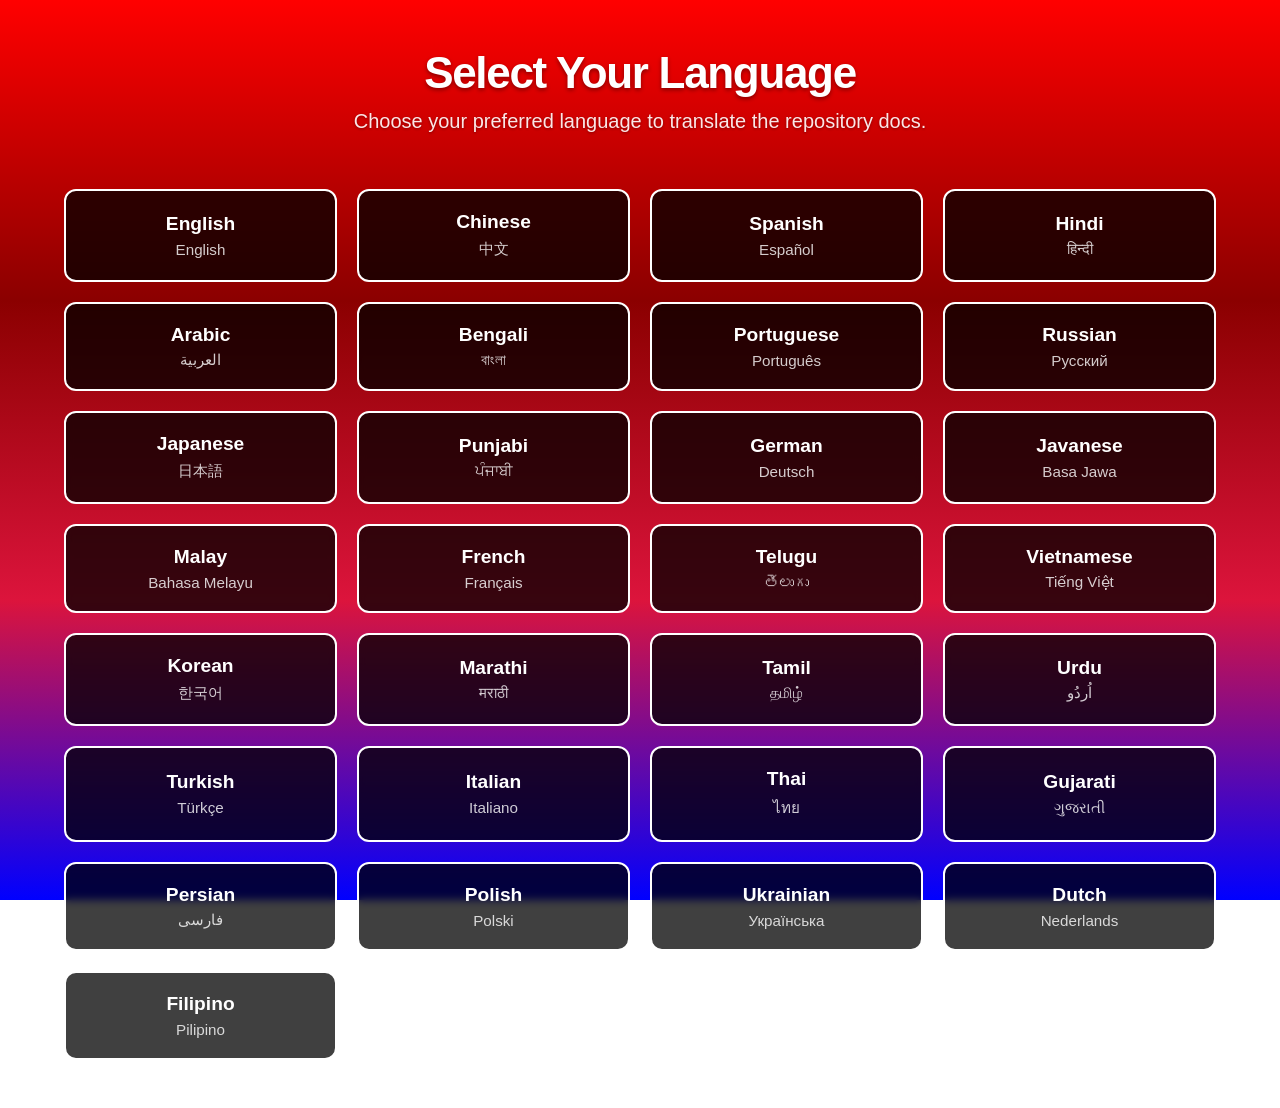
==== languages.html @ 15cc9fdc "Create languages.html" ====
<!DOCTYPE html>
<html lang="en">
<head>
    <meta charset="UTF-8">
    <meta name="viewport" content="width=device-width, initial-scale=1.0">
    <title>Select Your Language - Repository Translation</title>
    <style>
        :root {
            --text-light: #ffffff;
            --button-bg: rgba(0, 0, 0, 0.75);
            --button-border: #ffffff;
            --button-hover-bg: #ffffff;
            --button-hover-text: #000000;
            --focus-outline: #ff9900;
        }

        * {
            box-sizing: border-box;
            margin: 0;
            padding: 0;
        }

        body {
            margin: 0;
            padding: 0;
            min-height: 100vh;
            position: relative;
            z-index: -1;
            font-family: -apple-system, BlinkMacSystemFont, "Segoe UI", Roboto, Helvetica, Arial, sans-serif;
            color: var(--text-light);
        }

        body::before {
            content: '';
            position: fixed;
            top: 0;
            left: 0;
            width: 100%;
            height: 100%;
            background: linear-gradient(to bottom, red, darkred, crimson, blue);
            z-index: -2;
        }

        .container {
            max-width: 1200px;
            margin: 0 auto;
            padding: 3rem 1.5rem;
            position: relative;
            z-index: 1;
        }

        header {
            text-align: center;
            margin-bottom: 3.5rem;
        }

        h1 {
            font-size: 2.75rem;
            font-weight: 800;
            letter-spacing: -0.03em;
            margin-bottom: 0.75rem;
            text-shadow: 0 2px 4px rgba(0, 0, 0, 0.4);
        }

        .subtitle {
            font-size: 1.25rem;
            opacity: 0.9;
            text-shadow: 0 1px 3px rgba(0, 0, 0, 0.4);
        }

        .language-grid {
            display: grid;
            grid-template-columns: repeat(auto-fill, minmax(260px, 1fr));
            gap: 1.25rem;
        }

        .lang-button {
            display: flex;
            flex-direction: column;
            align-items: center;
            justify-content: center;
            padding: 1.25rem;
            background-color: var(--button-bg);
            border: 2px solid var(--button-border);
            border-radius: 12px;
            color: var(--text-light);
            font-size: 1.2rem;
            font-weight: 700;
            cursor: pointer;
            transition: all 0.2s cubic-bezier(0.4, 0, 0.2, 1);
            backdrop-filter: blur(4px);
        }

        .lang-button span {
            font-size: 0.95rem;
            font-weight: 400;
            opacity: 0.8;
            margin-top: 0.35rem;
        }

        .lang-button:hover {
            background-color: var(--button-hover-bg);
            color: var(--button-hover-text);
            transform: translateY(-2px);
            box-shadow: 0 6px 20px rgba(0, 0, 0, 0.3);
        }

        .lang-button:hover span {
            color: var(--button-hover-text);
            opacity: 0.9;
        }

        .lang-button:focus {
            outline: 4px solid var(--focus-outline);
            outline-offset: 4px;
        }

        .lang-button:active {
            transform: translateY(0);
        }

        @media (max-width: 600px) {
            h1 { font-size: 2.25rem; }
            .language-grid { grid-template-columns: 1fr; }
            .container { padding: 2rem 1rem; }
        }
    </style>
</head>
<body>

    <div class="container">
        <header>
            <h1>Select Your Language</h1>
            <p class="subtitle">Choose your preferred language to translate the repository docs.</p>
        </header>

        <main>
            <nav aria-label="Language selection navigation">
                <div class="language-grid" id="languageGrid"></div>
            </nav>
        </main>
    </div>

    <script>
        const languages = [
            { code: "en", name: "English", native: "English" },
            { code: "zh", name: "Chinese", native: "中文" },
            { code: "es", name: "Spanish", native: "Español" },
            { code: "hi", name: "Hindi", native: "हिन्दी" },
            { code: "ar", name: "Arabic", native: "العربية" },
            { code: "bn", name: "Bengali", native: "বাংলা" },
            { code: "pt", name: "Portuguese", native: "Português" },
            { code: "ru", name: "Russian", native: "Русский" },
            { code: "ja", name: "Japanese", native: "日本語" },
            { code: "pa", name: "Punjabi", native: "ਪੰਜਾਬੀ" },
            { code: "de", name: "German", native: "Deutsch" },
            { code: "jv", name: "Javanese", native: "Basa Jawa" },
            { code: "ms", name: "Malay", native: "Bahasa Melayu" },
            { code: "fr", name: "French", native: "Français" },
            { code: "te", name: "Telugu", native: "తెలుగు" },
            { code: "vi", name: "Vietnamese", native: "Tiếng Việt" },
            { code: "ko", name: "Korean", native: "한국어" },
            { code: "mr", name: "Marathi", native: "मराठी" },
            { code: "ta", name: "Tamil", native: "தமிழ்" },
            { code: "ur", name: "Urdu", native: "اُردُو" },
            { code: "tr", name: "Turkish", native: "Türkçe" },
            { code: "it", name: "Italian", native: "Italiano" },
            { code: "th", name: "Thai", native: "ไทย" },
            { code: "gu", name: "Gujarati", native: "ગુજરાતી" },
            { code: "fa", name: "Persian", native: "فارسی" },
            { code: "pl", name: "Polish", native: "Polski" },
            { code: "uk", name: "Ukrainian", native: "Українська" },
            { code: "nl", name: "Dutch", native: "Nederlands" },
            { code: "fil", name: "Filipino", native: "Pilipino" }
        ];

        const repoFilesMapping = {
            "en": "index.html",
            "es": "es/index.html",
            "zh": "zh/index.html"
        };

        const grid = document.getElementById('languageGrid');

        languages.forEach(lang => {
            const btn = document.createElement('button');
            btn.className = 'lang-button';
            btn.setAttribute('type', 'button');
            btn.setAttribute('aria-label', `Change page text language to ${lang.name}`);
            btn.innerHTML = `${lang.name} <span>${lang.native}</span>`;
            
            btn.addEventListener('click', () => {
                handleLanguageChange(lang.code);
            });
            
            grid.appendChild(btn);
        });

        function handleLanguageChange(langCode) {
            const destination = repoFilesMapping[langCode] || repoFilesMapping["en"];
            window.location.href = destination;
        }
    </script>
</body>
</html>
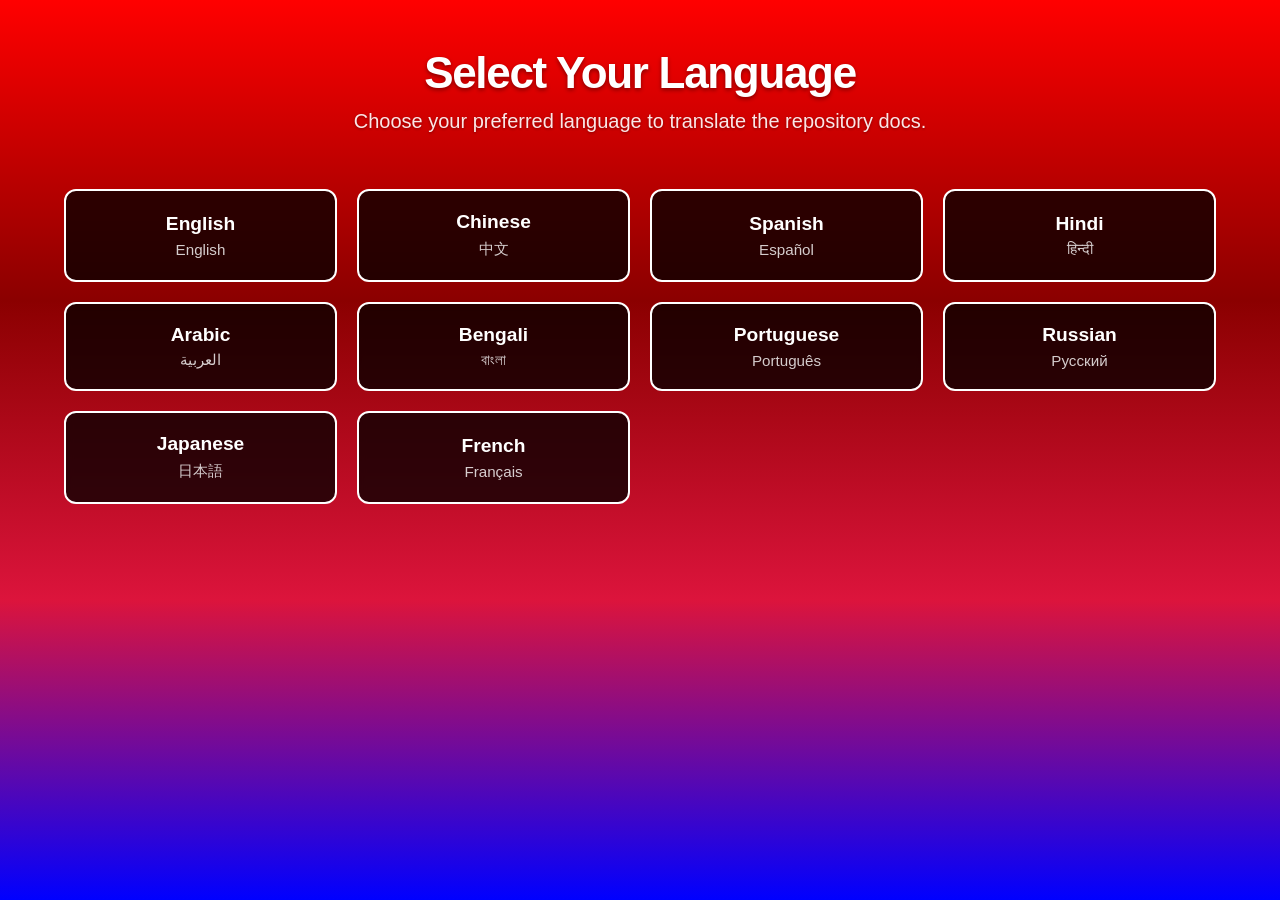
==== commit b7eace56: "Update languages.html" ====
--- a/languages.html
+++ b/languages.html
@@ -152,33 +152,27 @@
             { code: "pt", name: "Portuguese", native: "Português" },
             { code: "ru", name: "Russian", native: "Русский" },
             { code: "ja", name: "Japanese", native: "日本語" },
-            { code: "pa", name: "Punjabi", native: "ਪੰਜਾਬੀ" },
-            { code: "de", name: "German", native: "Deutsch" },
-            { code: "jv", name: "Javanese", native: "Basa Jawa" },
-            { code: "ms", name: "Malay", native: "Bahasa Melayu" },
-            { code: "fr", name: "French", native: "Français" },
-            { code: "te", name: "Telugu", native: "తెలుగు" },
-            { code: "vi", name: "Vietnamese", native: "Tiếng Việt" },
-            { code: "ko", name: "Korean", native: "한국어" },
-            { code: "mr", name: "Marathi", native: "मराठी" },
-            { code: "ta", name: "Tamil", native: "தமிழ்" },
-            { code: "ur", name: "Urdu", native: "اُردُو" },
-            { code: "tr", name: "Turkish", native: "Türkçe" },
-            { code: "it", name: "Italian", native: "Italiano" },
-            { code: "th", name: "Thai", native: "ไทย" },
-            { code: "gu", name: "Gujarati", native: "ગુજરાતી" },
-            { code: "fa", name: "Persian", native: "فارسی" },
-            { code: "pl", name: "Polish", native: "Polski" },
-            { code: "uk", name: "Ukrainian", native: "Українська" },
-            { code: "nl", name: "Dutch", native: "Nederlands" },
-            { code: "fil", name: "Filipino", native: "Pilipino" }
+            { code: "fr", name: "French", native: "Français" }
         ];
 
         const repoFilesMapping = {
-            "en": "index.html",
-            "es": "es/index.html",
-            "zh": "zh/index.html"
+            "en": "",
+            "zh": "zh/",
+            "es": "es/",
+            "hi": "hi/",
+            "ar": "ar/",
+            "bn": "bn/",
+            "pt": "pt/",
+            "ru": "ru/",
+            "ja": "ja/",
+            "fr": "fr/"
         };
+
+        const supportedFiles = [
+            "index.html",
+            "languages.html",
+            "mods.html"
+        ];
 
         const grid = document.getElementById('languageGrid');
 
@@ -197,8 +191,20 @@
         });
 
         function handleLanguageChange(langCode) {
-            const destination = repoFilesMapping[langCode] || repoFilesMapping["en"];
-            window.location.href = destination;
+            const referrer = document.referrer;
+            let currentFile = "index.html";
+
+            if (referrer) {
+                const urlParts = referrer.split('/');
+                const lastPart = urlParts[urlParts.length - 1].split('?')[0].split('#')[0];
+                
+                if (supportedFiles.includes(lastPart)) {
+                    currentFile = lastPart;
+                }
+            }
+
+            const folderPrefix = repoFilesMapping[langCode] !== undefined ? repoFilesMapping[langCode] : "";
+            window.location.href = folderPrefix + currentFile;
         }
     </script>
 </body>
